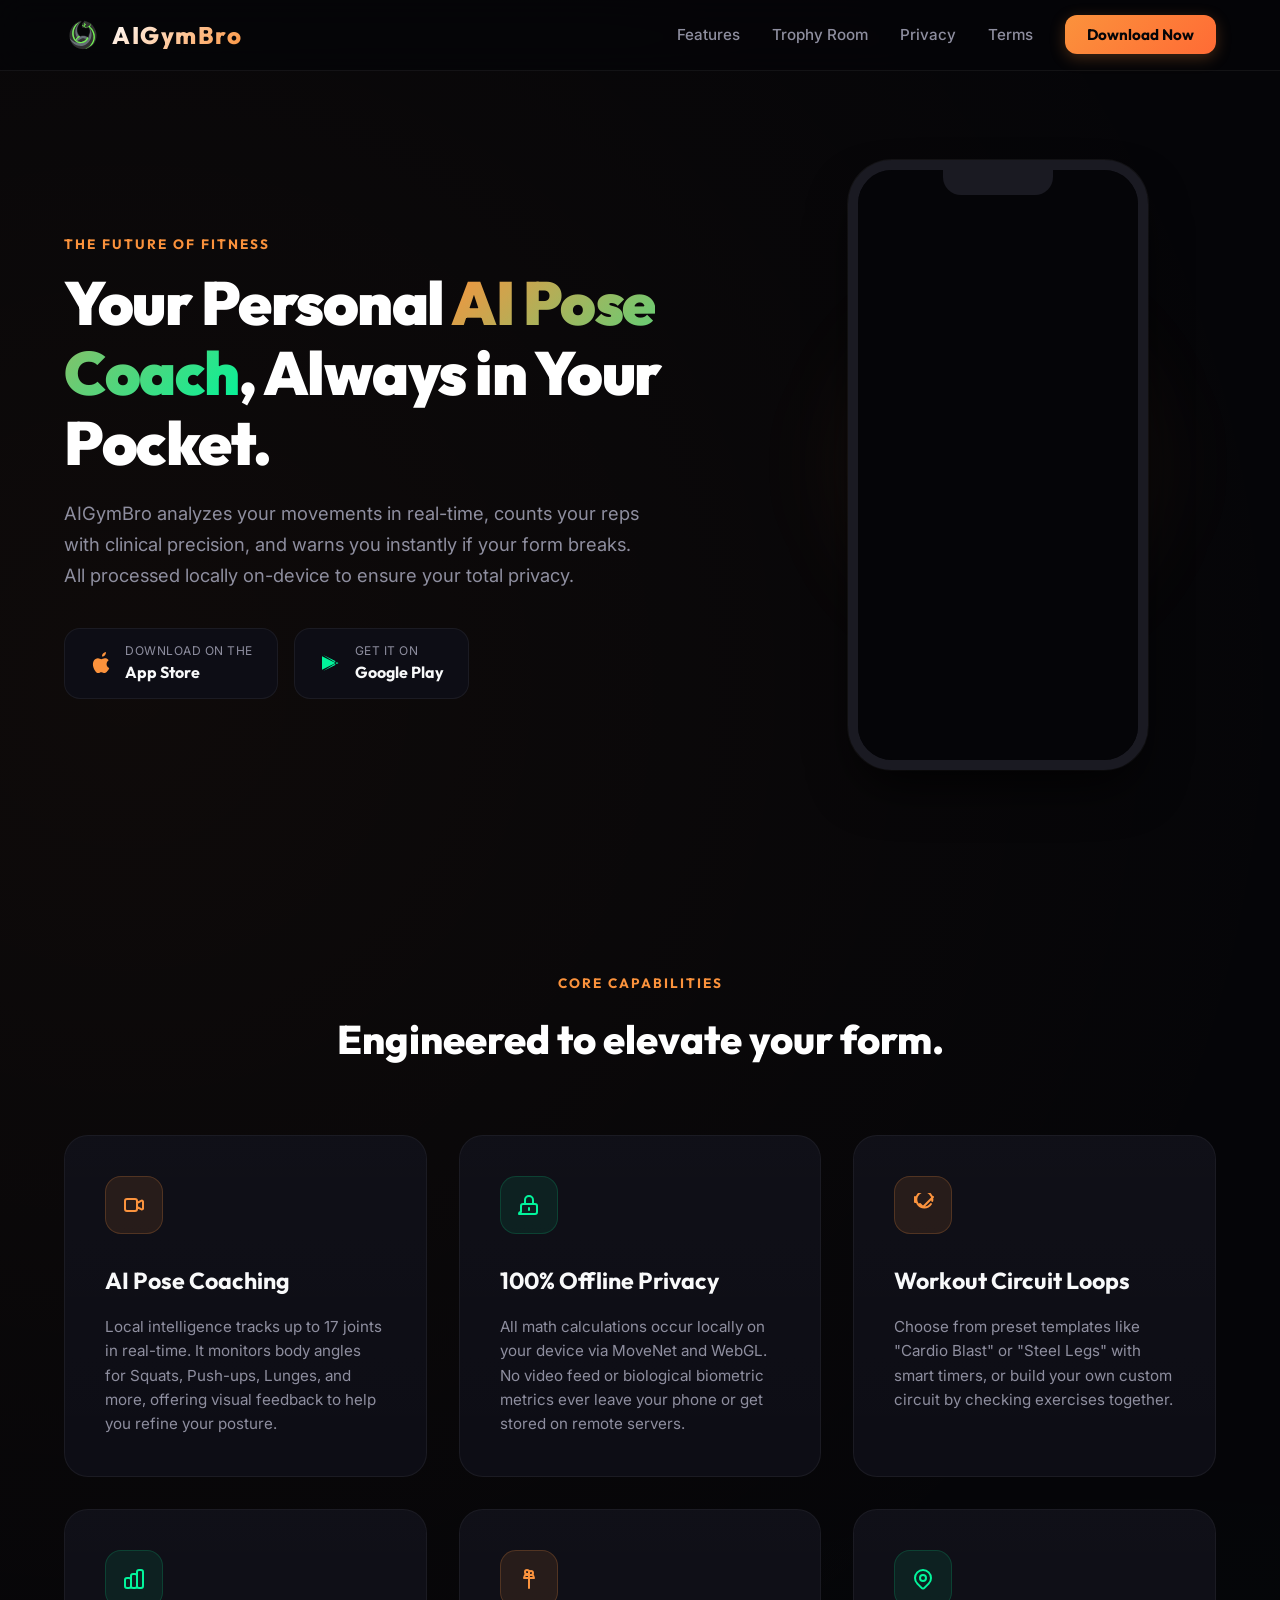
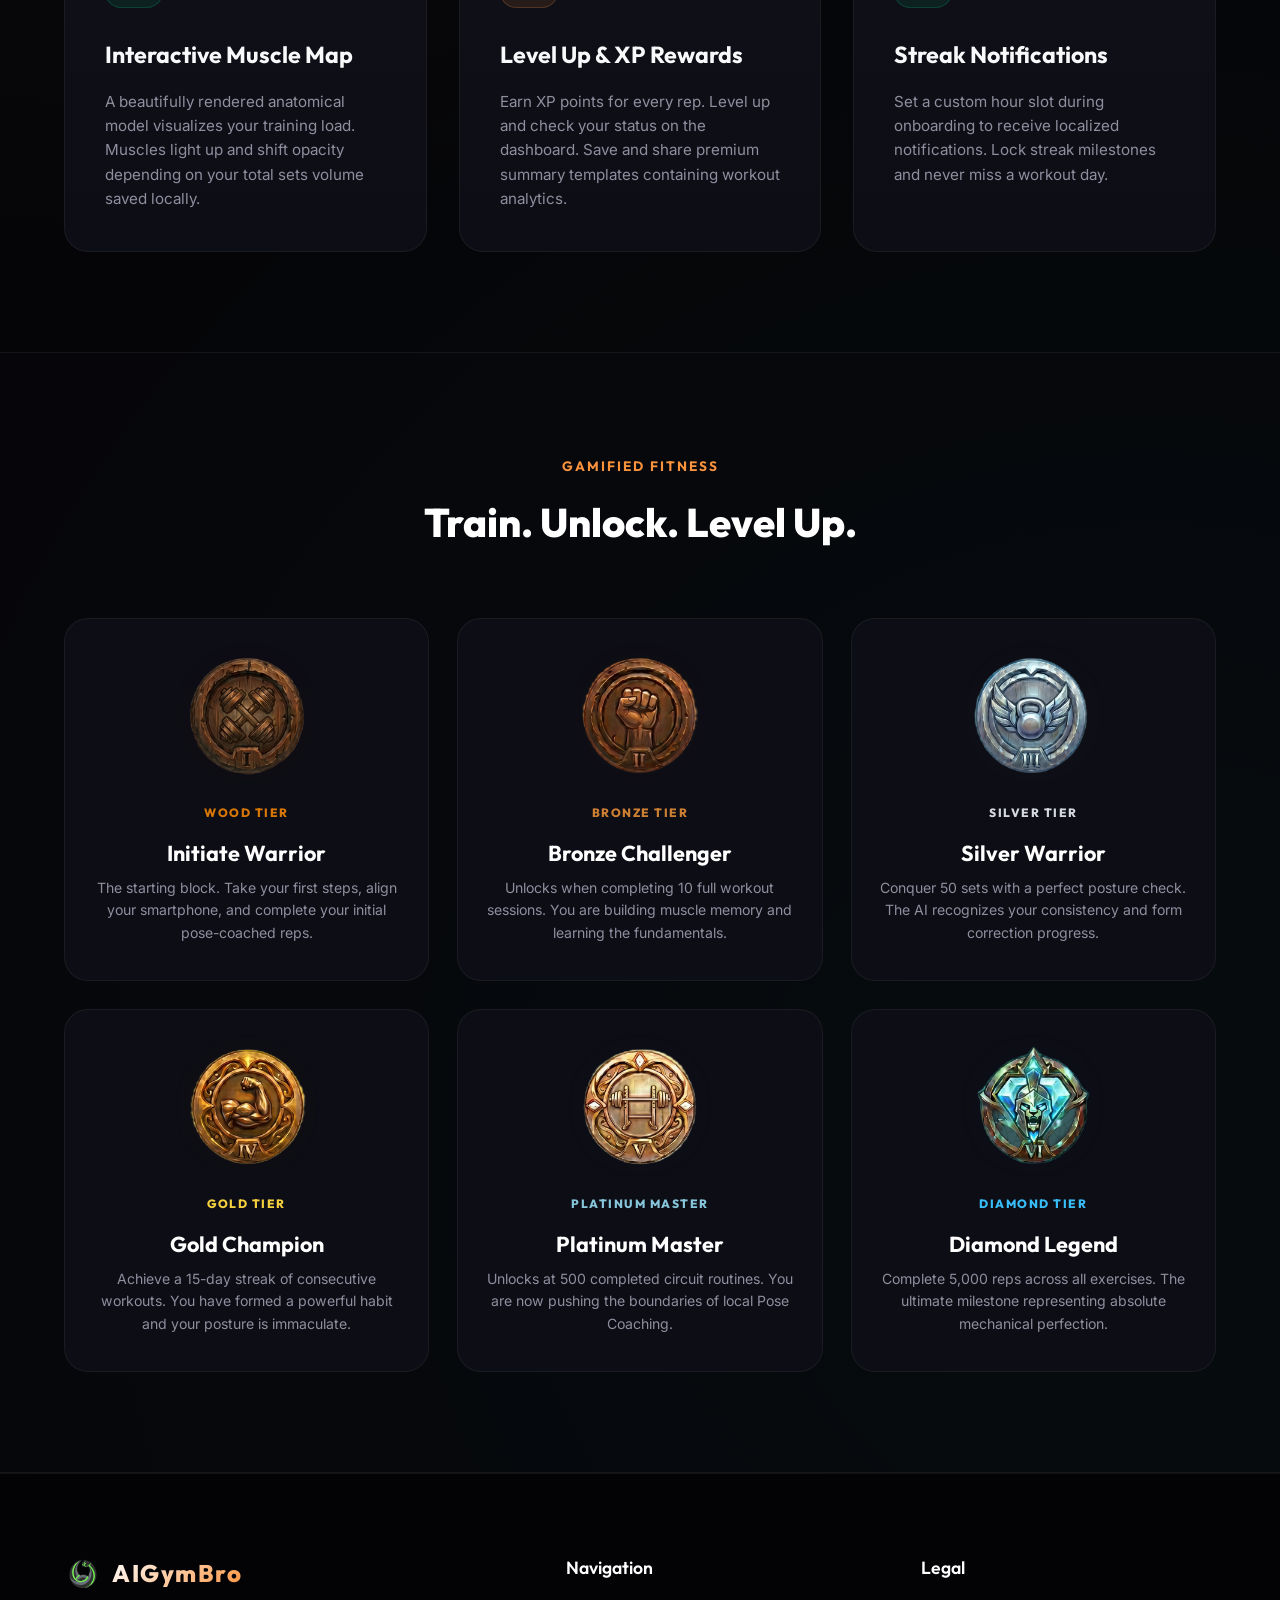
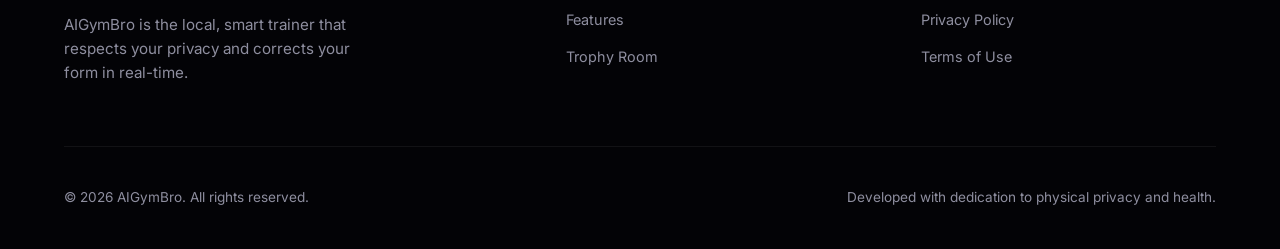
==== index.html @ cb8dbf5e "site" ====
<!DOCTYPE html>
<html lang="en">
<head>
  <meta charset="UTF-8">
  <meta name="viewport" content="width=device-width, initial-scale=1.0">
  <title>AIGymBro - Real-Time AI Pose Coach & Posture Tracker</title>
  <meta name="description" content="AIGymBro is a premium mobile application that corrects your posture and counts reps in real-time using local MoveNet algorithms on your device.">
  <link rel="icon" type="image/png" href="assets/icon.png">
  <link rel="stylesheet" href="css/styles.css">
</head>
<body>

  <!-- Navigation Header -->
  <header>
    <div class="container nav-container">
      <a href="index.html" class="logo-link" id="logoLink">
        <img src="assets/new_logo.svg" alt="AIGymBro Logo" class="logo-img">
        <span class="logo-text">AIGymBro</span>
      </a>
      <button class="nav-toggle" id="mobileToggle" aria-label="Navigation menu">☰</button>
      <nav id="navMenu">
        <ul>
          <li><a href="#features">Features</a></li>
          <li><a href="#trophies">Trophy Room</a></li>
          <li><a href="privacy.html">Privacy</a></li>
          <li><a href="terms.html">Terms</a></li>
          <li><a href="#hero" class="cta-btn" id="navCta">Download Now</a></li>
        </ul>
      </nav>
    </div>
  </header>

  <!-- Hero Section -->
  <section class="hero" id="hero">
    <div class="container hero-grid">
      <div class="hero-content">
        <span class="section-label">THE FUTURE OF FITNESS</span>
        <h1>Your Personal <span>AI Pose Coach</span>, Always in Your Pocket.</h1>
        <p>AIGymBro analyzes your movements in real-time, counts your reps with clinical precision, and warns you instantly if your form breaks. All processed locally on-device to ensure your total privacy.</p>
        
        <div class="hero-download-row">
          <a href="#" class="download-badge" id="appStoreHeroBtn">
            <svg width="24" height="24" viewBox="0 0 24 24" fill="currentColor" style="color: var(--primary-accent)">
              <path d="M18.71,19.5C17.88,20.74,17,21.95,15.66,22c-1.31,0-1.72-.8-3.22-.8s-2,.78-3.25,.82c-1.31,0-2.26-1.17-3.11-2.39C4.3,17.41,3,12.78,4.78,9.75c.89-1.5,2.45-2.45,4.16-2.48,1.3-.02,2.53,.88,3.33,.88s2.25-1.1,3.8-1c.65,.03,2.47,.26,3.64,1.98-.09,.06-2.17,1.28-2.15,3.81,.02,3,2.65,4,2.68,4.03-.03,.07-.42,1.44-1.38,2.83M15.97,4.17c.66-.81,1.11-1.93,.99-3.06-1,.04-2.18,.67-2.9,1.5-.63,.72-1.18,1.86-1.03,2.97,1.1,.09,2.23-.6,2.94-1.41Z"/>
            </svg>
            <div class="badge-text">
              <span>Download on the</span>
              <span>App Store</span>
            </div>
          </a>
          <a href="#" class="download-badge" id="googlePlayHeroBtn">
            <svg width="24" height="24" viewBox="0 0 24 24" fill="currentColor" style="color: var(--secondary-accent)">
              <path d="M3,5.27V18.73L16.55,12L3,5.27M17.87,11.33L19.46,12.12L17.87,12.92L16.55,12L17.87,11.33M4.25,4.1L16.85,10.37L15.37,11.12L4.25,4.1M4.25,19.9L15.37,12.88L16.85,13.63L4.25,19.9Z"/>
            </svg>
            <div class="badge-text">
              <span>Get it on</span>
              <span>Google Play</span>
            </div>
          </a>
        </div>
      </div>
      
      <div class="device-preview">
        <div class="device-glow"></div>
        <div class="phone-mockup">
          <div class="phone-notch"></div>
          <div class="phone-screen">
            <video class="phone-video" autoplay loop muted playsinline id="demoVideo">
              <source src="assets/animation.mp4" type="video/mp4">
            </video>
          </div>
        </div>
      </div>
    </div>
  </section>

  <!-- Features Grid -->
  <section class="features" id="features">
    <div class="container">
      <div class="section-header">
        <span class="section-label">Core Capabilities</span>
        <h2 class="section-title">Engineered to elevate your form.</h2>
      </div>
      
      <div class="features-grid">
        <div class="feature-card" id="featPose">
          <div class="feature-icon-box">
            <svg width="24" height="24" fill="none" stroke="currentColor" stroke-width="2" viewBox="0 0 24 24">
              <path stroke-linecap="round" stroke-linejoin="round" d="M15 10l4.553-2.276A1 1 0 0121 8.618v6.764a1 1 0 01-1.447.894L15 14M5 18h8a2 2 0 002-2V8a2 2 0 00-2-2H5a2 2 0 00-2 2v8a2 2 0 002 2z" />
            </svg>
          </div>
          <h3>AI Pose Coaching</h3>
          <p>Local intelligence tracks up to 17 joints in real-time. It monitors body angles for Squats, Push-ups, Lunges, and more, offering visual feedback to help you refine your posture.</p>
        </div>
        
        <div class="feature-card" id="featPrivacy">
          <div class="feature-icon-box">
            <svg width="24" height="24" fill="none" stroke="currentColor" stroke-width="2" viewBox="0 0 24 24">
              <path stroke-linecap="round" stroke-linejoin="round" d="M12 15v2m-6 4h12a2 2 0 002-2v-6a2 2 0 00-2-2H6a2 2 0 00-2 2v6a2 2 0 00-2 2zm10-10V7a4 4 0 00-8 0v4h8z" />
            </svg>
          </div>
          <h3>100% Offline Privacy</h3>
          <p>All math calculations occur locally on your device via MoveNet and WebGL. No video feed or biological biometric metrics ever leave your phone or get stored on remote servers.</p>
        </div>

        <div class="feature-card" id="featCircuits">
          <div class="feature-icon-box">
            <svg width="24" height="24" fill="none" stroke="currentColor" stroke-width="2" viewBox="0 0 24 24">
              <path stroke-linecap="round" stroke-linejoin="round" d="M4 4v5h.582m15.356 2A8.001 8.001 0 1121.21 7.89M9 11l3 3L22 4" />
            </svg>
          </div>
          <h3>Workout Circuit Loops</h3>
          <p>Choose from preset templates like "Cardio Blast" or "Steel Legs" with smart timers, or build your own custom circuit by checking exercises together.</p>
        </div>

        <div class="feature-card" id="featMuscleMap">
          <div class="feature-icon-box">
            <svg width="24" height="24" fill="none" stroke="currentColor" stroke-width="2" viewBox="0 0 24 24">
              <path stroke-linecap="round" stroke-linejoin="round" d="M9 19v-6a2 2 0 00-2-2H5a2 2 0 00-2 2v6a2 2 0 002 2h2a2 2 0 002-2zm0 0V9a2 2 0 012-2h2a2 2 0 012 2v10m-6 0a2 2 0 002 2h2a2 2 0 002-2m0 0V5a2 2 0 012-2h2a2 2 0 012 2v14a2 2 0 01-2 2h-2a2 2 0 01-2-2z" />
            </svg>
          </div>
          <h3>Interactive Muscle Map</h3>
          <p>A beautifully rendered anatomical model visualizes your training load. Muscles light up and shift opacity depending on your total sets volume saved locally.</p>
        </div>

        <div class="feature-card" id="featGamification">
          <div class="feature-icon-box">
            <svg width="24" height="24" fill="none" stroke="currentColor" stroke-width="2" viewBox="0 0 24 24">
              <path stroke-linecap="round" stroke-linejoin="round" d="M12 8v13m0-13V6a2 2 0 112 2h-2zm0 0V5a2 2 0 10-2 2h2zm0 0h4l1 3H7l1-3h4z" />
            </svg>
          </div>
          <h3>Level Up & XP Rewards</h3>
          <p>Earn XP points for every rep. Level up and check your status on the dashboard. Save and share premium summary templates containing workout analytics.</p>
        </div>

        <div class="feature-card" id="featStreak">
          <div class="feature-icon-box">
            <svg width="24" height="24" fill="none" stroke="currentColor" stroke-width="2" viewBox="0 0 24 24">
              <path stroke-linecap="round" stroke-linejoin="round" d="M17.657 16.657L13.414 20.9a1.998 1.998 0 01-2.827 0l-4.244-4.243a8 8 0 1111.314 0z" />
              <path stroke-linecap="round" stroke-linejoin="round" d="M15 11a3 3 0 11-6 0 3 3 0 016 0z" />
            </svg>
          </div>
          <h3>Streak Notifications</h3>
          <p>Set a custom hour slot during onboarding to receive localized notifications. Lock streak milestones and never miss a workout day.</p>
        </div>
      </div>
    </div>
  </section>

  <!-- Trophies Section -->
  <section class="trophies" id="trophies">
    <div class="container">
      <div class="section-header">
        <span class="section-label">Gamified Fitness</span>
        <h2 class="section-title">Train. Unlock. Level Up.</h2>
      </div>
      
      <div class="trophies-grid">
        <div class="trophy-card" id="trophyWood">
          <div class="trophy-img-wrap">
            <div class="trophy-glow" style="background: radial-gradient(circle, #B45309 0%, transparent 70%);"></div>
            <img src="assets/trophy/rank_1.png" alt="Wood Trophy" class="trophy-img">
          </div>
          <span class="trophy-tier" style="color: #D97706;">Wood Tier</span>
          <h4>Initiate Warrior</h4>
          <p>The starting block. Take your first steps, align your smartphone, and complete your initial pose-coached reps.</p>
        </div>

        <div class="trophy-card" id="trophyBronze">
          <div class="trophy-img-wrap">
            <div class="trophy-glow" style="background: radial-gradient(circle, #CD7F32 0%, transparent 70%);"></div>
            <img src="assets/trophy/rank_2.png" alt="Bronze Trophy" class="trophy-img">
          </div>
          <span class="trophy-tier" style="color: #CD7F32;">Bronze Tier</span>
          <h4>Bronze Challenger</h4>
          <p>Unlocks when completing 10 full workout sessions. You are building muscle memory and learning the fundamentals.</p>
        </div>

        <div class="trophy-card" id="trophySilver">
          <div class="trophy-img-wrap">
            <div class="trophy-glow" style="background: radial-gradient(circle, #C0C0C0 0%, transparent 70%);"></div>
            <img src="assets/trophy/rank_3.png" alt="Silver Trophy" class="trophy-img">
          </div>
          <span class="trophy-tier" style="color: #D5D8DC;">Silver Tier</span>
          <h4>Silver Warrior</h4>
          <p>Conquer 50 sets with a perfect posture check. The AI recognizes your consistency and form correction progress.</p>
        </div>

        <div class="trophy-card" id="trophyGold">
          <div class="trophy-img-wrap">
            <div class="trophy-glow" style="background: radial-gradient(circle, #FFD700 0%, transparent 70%);"></div>
            <img src="assets/trophy/rank_4.png" alt="Gold Trophy" class="trophy-img">
          </div>
          <span class="trophy-tier" style="color: #F4D03F;">Gold Tier</span>
          <h4>Gold Champion</h4>
          <p>Achieve a 15-day streak of consecutive workouts. You have formed a powerful habit and your posture is immaculate.</p>
        </div>

        <div class="trophy-card" id="trophyPlatinum">
          <div class="trophy-img-wrap">
            <div class="trophy-glow" style="background: radial-gradient(circle, #86C5DA 0%, transparent 70%);"></div>
            <img src="assets/trophy/rank_5.png" alt="Platinum Trophy" class="trophy-img">
          </div>
          <span class="trophy-tier" style="color: #86C5DA;">Platinum Master</span>
          <h4>Platinum Master</h4>
          <p>Unlocks at 500 completed circuit routines. You are now pushing the boundaries of local Pose Coaching.</p>
        </div>

        <div class="trophy-card" id="trophyDiamond">
          <div class="trophy-img-wrap">
            <div class="trophy-glow" style="background: radial-gradient(circle, #38BDF8 0%, transparent 70%);"></div>
            <img src="assets/trophy/rank_6.png" alt="Diamond Trophy" class="trophy-img">
          </div>
          <span class="trophy-tier" style="color: #38BDF8;">Diamond Tier</span>
          <h4>Diamond Legend</h4>
          <p>Complete 5,000 reps across all exercises. The ultimate milestone representing absolute mechanical perfection.</p>
        </div>
      </div>
    </div>
  </section>

  <!-- Footer -->
  <footer>
    <div class="container footer-grid">
      <div class="footer-info">
        <a href="index.html" class="logo-link" id="footerLogo">
          <img src="assets/new_logo.svg" alt="AIGymBro Logo" class="logo-img">
          <span class="logo-text">AIGymBro</span>
        </a>
        <p>AIGymBro is the local, smart trainer that respects your privacy and corrects your form in real-time.</p>
      </div>
      <div class="footer-links">
        <h5>Navigation</h5>
        <ul>
          <li><a href="#features">Features</a></li>
          <li><a href="#trophies">Trophy Room</a></li>
        </ul>
      </div>
      <div class="footer-links">
        <h5>Legal</h5>
        <ul>
          <li><a href="privacy.html">Privacy Policy</a></li>
          <li><a href="terms.html">Terms of Use</a></li>
        </ul>
      </div>
    </div>
    <div class="container footer-bottom">
      <p>&copy; 2026 AIGymBro. All rights reserved.</p>
      <p>Developed with dedication to physical privacy and health.</p>
    </div>
  </footer>

  <script src="js/main.js"></script>
</body>
</html>
---- css/styles.css ----
/* 
 * AIGymBro Premium Marketing Website Style Sheet
 * Design Language: Modern Dark, Neon Glow, Glassmorphism
 */

@import url('https://fonts.googleapis.com/css2?family=Inter:wght@300;400;500;600;700&family=Outfit:wght@400;500;600;700;800;900&display=swap');

:root {
  --bg-color: #050508;
  --card-bg: #0D0D15;
  --card-border: rgba(255, 255, 255, 0.06);
  --text-color: #F8F9FA;
  --text-muted: #8E8E9F;
  --primary-accent: #FB923C; /* Orange Accent */
  --secondary-accent: #00F59B; /* Emerald Accent */
  --blue-accent: #818CF8; /* Pushups Blue */
  --glow-opacity: 0.12;
  
  --font-display: 'Outfit', sans-serif;
  --font-body: 'Inter', sans-serif;
}

/* Base Styles */
* {
  box-sizing: border-box;
  margin: 0;
  padding: 0;
}

html {
  scroll-behavior: smooth;
  background-color: var(--bg-color);
  color: var(--text-color);
  font-family: var(--font-body);
}

body {
  overflow-x: hidden;
  background-color: var(--bg-color);
  background-image: 
    radial-gradient(circle at 10% 20%, rgba(251, 146, 60, 0.04) 0%, transparent 40%),
    radial-gradient(circle at 90% 80%, rgba(0, 245, 155, 0.03) 0%, transparent 45%);
  line-height: 1.6;
}

/* Layout Utilities */
.container {
  width: 90%;
  max-width: 1200px;
  margin: 0 auto;
}

/* Header & Navigation */
header {
  position: fixed;
  top: 0;
  left: 0;
  width: 100%;
  z-index: 1000;
  backdrop-filter: blur(16px);
  border-bottom: 1px solid var(--card-border);
  background-color: rgba(5, 5, 8, 0.7);
  transition: all 0.3s ease;
}

header.scrolled {
  padding: 10px 0;
  background-color: rgba(5, 5, 8, 0.9);
  box-shadow: 0 10px 30px rgba(0, 0, 0, 0.5);
}

.nav-container {
  display: flex;
  justify-content: space-between;
  align-items: center;
  padding: 16px 0;
}

.logo-link {
  display: flex;
  align-items: center;
  gap: 10px;
  text-decoration: none;
  color: var(--text-color);
}

.logo-img {
  height: 38px;
  width: auto;
}

.logo-text {
  font-family: var(--font-display);
  font-weight: 800;
  font-size: 1.5rem;
  letter-spacing: 1.5px;
  background: linear-gradient(135deg, #FFF 0%, var(--primary-accent) 100%);
  -webkit-background-clip: text;
  -webkit-text-fill-color: transparent;
}

nav ul {
  display: flex;
  list-style: none;
  gap: 32px;
  align-items: center;
}

nav a {
  text-decoration: none;
  color: var(--text-muted);
  font-size: 0.95rem;
  font-weight: 500;
  transition: color 0.25s ease;
}

nav a:hover, nav a.active {
  color: var(--text-color);
}

.cta-btn {
  background: linear-gradient(135deg, var(--primary-accent) 0%, #FF6B35 100%);
  color: #050508;
  padding: 10px 22px;
  border-radius: 12px;
  font-family: var(--font-display);
  font-weight: 700;
  text-decoration: none;
  transition: transform 0.25s ease, box-shadow 0.25s ease;
  box-shadow: 0 4px 15px rgba(251, 146, 60, 0.25);
}

.cta-btn:hover {
  transform: translateY(-2px);
  box-shadow: 0 6px 20px rgba(251, 146, 60, 0.38);
}

.nav-toggle {
  display: none;
  background: none;
  border: none;
  color: var(--text-color);
  font-size: 1.5rem;
  cursor: pointer;
}

/* Hero Section */
.hero {
  padding-top: 160px;
  padding-bottom: 100px;
  position: relative;
  overflow: hidden;
}

.hero-grid {
  display: grid;
  grid-template-columns: 1.2fr 0.8fr;
  gap: 60px;
  align-items: center;
}

.hero-content h1 {
  font-family: var(--font-display);
  font-size: 3.8rem;
  font-weight: 900;
  line-height: 1.15;
  letter-spacing: -1.5px;
  margin-bottom: 20px;
  color: #FFF;
}

.hero-content h1 span {
  background: linear-gradient(135deg, var(--primary-accent) 0%, var(--secondary-accent) 100%);
  -webkit-background-clip: text;
  -webkit-text-fill-color: transparent;
}

.hero-content p {
  font-size: 1.15rem;
  color: var(--text-muted);
  margin-bottom: 36px;
  max-width: 580px;
  line-height: 1.7;
}

.hero-download-row {
  display: flex;
  gap: 16px;
  flex-wrap: wrap;
}

.download-badge {
  display: flex;
  align-items: center;
  gap: 12px;
  background-color: var(--card-bg);
  border: 1px solid var(--card-border);
  padding: 12px 24px;
  border-radius: 16px;
  text-decoration: none;
  color: var(--text-color);
  transition: all 0.25s ease;
}

.download-badge:hover {
  border-color: rgba(255, 255, 255, 0.15);
  background-color: rgba(255, 255, 255, 0.02);
  transform: translateY(-2px);
}

.badge-text {
  display: flex;
  flex-direction: column;
}

.badge-text span:first-child {
  font-size: 0.75rem;
  color: var(--text-muted);
  text-transform: uppercase;
  letter-spacing: 0.5px;
}

.badge-text span:last-child {
  font-size: 1rem;
  font-weight: 700;
  font-family: var(--font-display);
}

/* Device Preview Frame */
.device-preview {
  position: relative;
  display: flex;
  justify-content: center;
  align-items: center;
}

.device-glow {
  position: absolute;
  width: 380px;
  height: 380px;
  border-radius: 50%;
  background: radial-gradient(circle, rgba(251, 146, 60, 0.16) 0%, transparent 70%);
  filter: blur(40px);
  z-index: 1;
}

.phone-mockup {
  width: 300px;
  height: 610px;
  border-radius: 44px;
  background-color: #07070B;
  border: 10px solid #1A1A22;
  box-shadow: 0 25px 50px -12px rgba(0, 0, 0, 0.8), 0 0 0 1px rgba(255, 255, 255, 0.05);
  position: relative;
  z-index: 2;
  overflow: hidden;
  animation: float 6s ease-in-out infinite;
}

.phone-notch {
  position: absolute;
  top: 0;
  left: 50%;
  transform: translateX(-50%);
  width: 110px;
  height: 25px;
  background-color: #1A1A22;
  border-bottom-left-radius: 18px;
  border-bottom-right-radius: 18px;
  z-index: 10;
}

.phone-screen {
  width: 100%;
  height: 100%;
  position: relative;
  background-color: #050508;
}

.phone-video {
  width: 100%;
  height: 100%;
  object-fit: cover;
  position: absolute;
  top: 0;
  left: 0;
}

/* Features Section */
.features {
  padding: 100px 0;
  position: relative;
}

.section-header {
  text-align: center;
  margin-bottom: 64px;
}

.section-label {
  font-family: var(--font-display);
  font-size: 0.85rem;
  font-weight: 700;
  letter-spacing: 2px;
  color: var(--primary-accent);
  text-transform: uppercase;
  margin-bottom: 12px;
  display: inline-block;
}

.section-title {
  font-family: var(--font-display);
  font-size: 2.5rem;
  font-weight: 800;
  color: #FFF;
}

.features-grid {
  display: grid;
  grid-template-columns: repeat(auto-fit, minmax(340px, 1fr));
  gap: 32px;
}

.feature-card {
  background-color: var(--card-bg);
  border: 1px solid var(--card-border);
  border-radius: 24px;
  padding: 40px;
  transition: all 0.3s ease;
  position: relative;
  overflow: hidden;
}

.feature-card::before {
  content: '';
  position: absolute;
  top: 0;
  left: 0;
  width: 100%;
  height: 100%;
  background: linear-gradient(180deg, rgba(255, 255, 255, 0.01) 0%, transparent 100%);
  opacity: 1;
}

.feature-card:hover {
  border-color: rgba(251, 146, 60, 0.25);
  transform: translateY(-6px);
  box-shadow: 0 20px 40px -15px rgba(0, 0, 0, 0.6);
}

.feature-icon-box {
  width: 58px;
  height: 58px;
  border-radius: 16px;
  background-color: rgba(251, 146, 60, 0.1);
  display: flex;
  align-items: center;
  justify-content: center;
  margin-bottom: 28px;
  border: 1px solid rgba(251, 146, 60, 0.2);
  color: var(--primary-accent);
}

.feature-card:nth-child(even) .feature-icon-box {
  background-color: rgba(0, 245, 155, 0.08);
  border-color: rgba(0, 245, 155, 0.15);
  color: var(--secondary-accent);
}

.feature-card h3 {
  font-family: var(--font-display);
  font-size: 1.45rem;
  font-weight: 700;
  margin-bottom: 16px;
}

.feature-card p {
  color: var(--text-muted);
  font-size: 0.95rem;
  line-height: 1.6;
}

/* Trophies Section */
.trophies {
  padding: 100px 0;
  position: relative;
  border-top: 1px solid var(--card-border);
  border-bottom: 1px solid var(--card-border);
  background-color: rgba(13, 13, 21, 0.2);
}

.trophies-grid {
  display: grid;
  grid-template-columns: repeat(auto-fit, minmax(280px, 1fr));
  gap: 28px;
  margin-top: 48px;
}

.trophy-card {
  background-color: var(--card-bg);
  border: 1px solid var(--card-border);
  border-radius: 24px;
  padding: 36px 24px;
  text-align: center;
  transition: all 0.4s cubic-bezier(0.16, 1, 0.3, 1);
  position: relative;
  overflow: hidden;
}

.trophy-card:hover {
  transform: translateY(-8px);
  border-color: rgba(255, 255, 255, 0.12);
  box-shadow: 0 20px 40px rgba(0, 0, 0, 0.6);
}

.trophy-img-wrap {
  width: 120px;
  height: 120px;
  margin: 0 auto 24px auto;
  position: relative;
  display: flex;
  justify-content: center;
  align-items: center;
}

.trophy-img {
  width: 100%;
  height: 100%;
  object-fit: contain;
  z-index: 2;
  transition: transform 0.4s cubic-bezier(0.16, 1, 0.3, 1);
}

.trophy-card:hover .trophy-img {
  transform: scale(1.12) rotate(3deg);
}

.trophy-glow {
  position: absolute;
  width: 90px;
  height: 90px;
  border-radius: 50%;
  filter: blur(28px);
  z-index: 1;
  opacity: 0.14;
  transition: opacity 0.3s ease, transform 0.4s ease;
}

.trophy-card:hover .trophy-glow {
  opacity: 0.28;
  transform: scale(1.2);
}

.trophy-card h4 {
  font-family: var(--font-display);
  font-size: 1.35rem;
  font-weight: 700;
  margin-bottom: 6px;
  color: #FFF;
}

.trophy-tier {
  font-family: var(--font-display);
  font-size: 0.75rem;
  font-weight: 800;
  letter-spacing: 1.5px;
  text-transform: uppercase;
  margin-bottom: 14px;
  display: inline-block;
}

.trophy-card p {
  font-size: 0.88rem;
  color: var(--text-muted);
  line-height: 1.6;
}

/* Informative Sections (Privacy, Terms Templates) */
.legal-page {
  padding-top: 160px;
  padding-bottom: 120px;
}

.legal-content {
  background-color: var(--card-bg);
  border: 1px solid var(--card-border);
  border-radius: 28px;
  padding: 60px;
  box-shadow: 0 20px 50px rgba(0, 0, 0, 0.4);
}

.legal-content h1 {
  font-family: var(--font-display);
  font-size: 3rem;
  font-weight: 800;
  margin-bottom: 12px;
}

.last-updated {
  color: var(--text-muted);
  font-size: 0.9rem;
  margin-bottom: 40px;
  border-bottom: 1px solid var(--card-border);
  padding-bottom: 20px;
}

.legal-text h2 {
  font-family: var(--font-display);
  font-size: 1.6rem;
  font-weight: 700;
  margin-top: 36px;
  margin-bottom: 16px;
  color: var(--primary-accent);
}

.legal-text p {
  color: var(--text-muted);
  font-size: 1rem;
  line-height: 1.7;
  margin-bottom: 20px;
}

.legal-text ul {
  list-style: disc;
  margin-left: 24px;
  margin-bottom: 20px;
  color: var(--text-muted);
}

.legal-text li {
  margin-bottom: 10px;
  font-size: 0.95rem;
}

/* Footer Section */
footer {
  background-color: #030306;
  border-top: 1px solid var(--card-border);
  padding: 80px 0 40px 0;
}

.footer-grid {
  display: grid;
  grid-template-columns: 1.5fr 1fr 1fr;
  gap: 60px;
  margin-bottom: 60px;
}

.footer-info p {
  color: var(--text-muted);
  font-size: 0.95rem;
  margin-top: 20px;
  line-height: 1.6;
  max-width: 320px;
}

.footer-links h5 {
  font-family: var(--font-display);
  font-size: 1.1rem;
  font-weight: 600;
  margin-bottom: 24px;
  color: #FFF;
}

.footer-links ul {
  list-style: none;
  display: flex;
  flex-direction: column;
  gap: 12px;
}

.footer-links a {
  text-decoration: none;
  color: var(--text-muted);
  font-size: 0.9rem;
  transition: color 0.25s ease;
}

.footer-links a:hover {
  color: var(--text-color);
}

.footer-bottom {
  display: flex;
  justify-content: space-between;
  align-items: center;
  border-top: 1px solid var(--card-border);
  padding-top: 40px;
  color: var(--text-muted);
  font-size: 0.85rem;
}

/* Animations */
@keyframes float {
  0% { transform: translateY(0px); }
  50% { transform: translateY(-12px); }
  100% { transform: translateY(0px); }
}

/* Responsive Rules */
@media (max-width: 992px) {
  .hero-grid {
    grid-template-columns: 1fr;
    text-align: center;
    gap: 48px;
  }
  
  .hero-content h1 {
    font-size: 3rem;
  }
  
  .hero-content p {
    margin: 0 auto 36px auto;
  }
  
  .hero-download-row {
    justify-content: center;
  }
  
  .footer-grid {
    grid-template-columns: 1fr;
    gap: 40px;
  }
}

@media (max-width: 768px) {
  nav {
    display: none; /* Add JS logic for mobil toggle */
  }
  
  .cta-btn {
    display: none;
  }
  
  .nav-toggle {
    display: block;
  }
  
  .legal-content {
    padding: 30px;
  }
  
  .legal-content h1 {
    font-size: 2.2rem;
  }
  
  .footer-bottom {
    flex-direction: column;
    gap: 16px;
    text-align: center;
  }
}
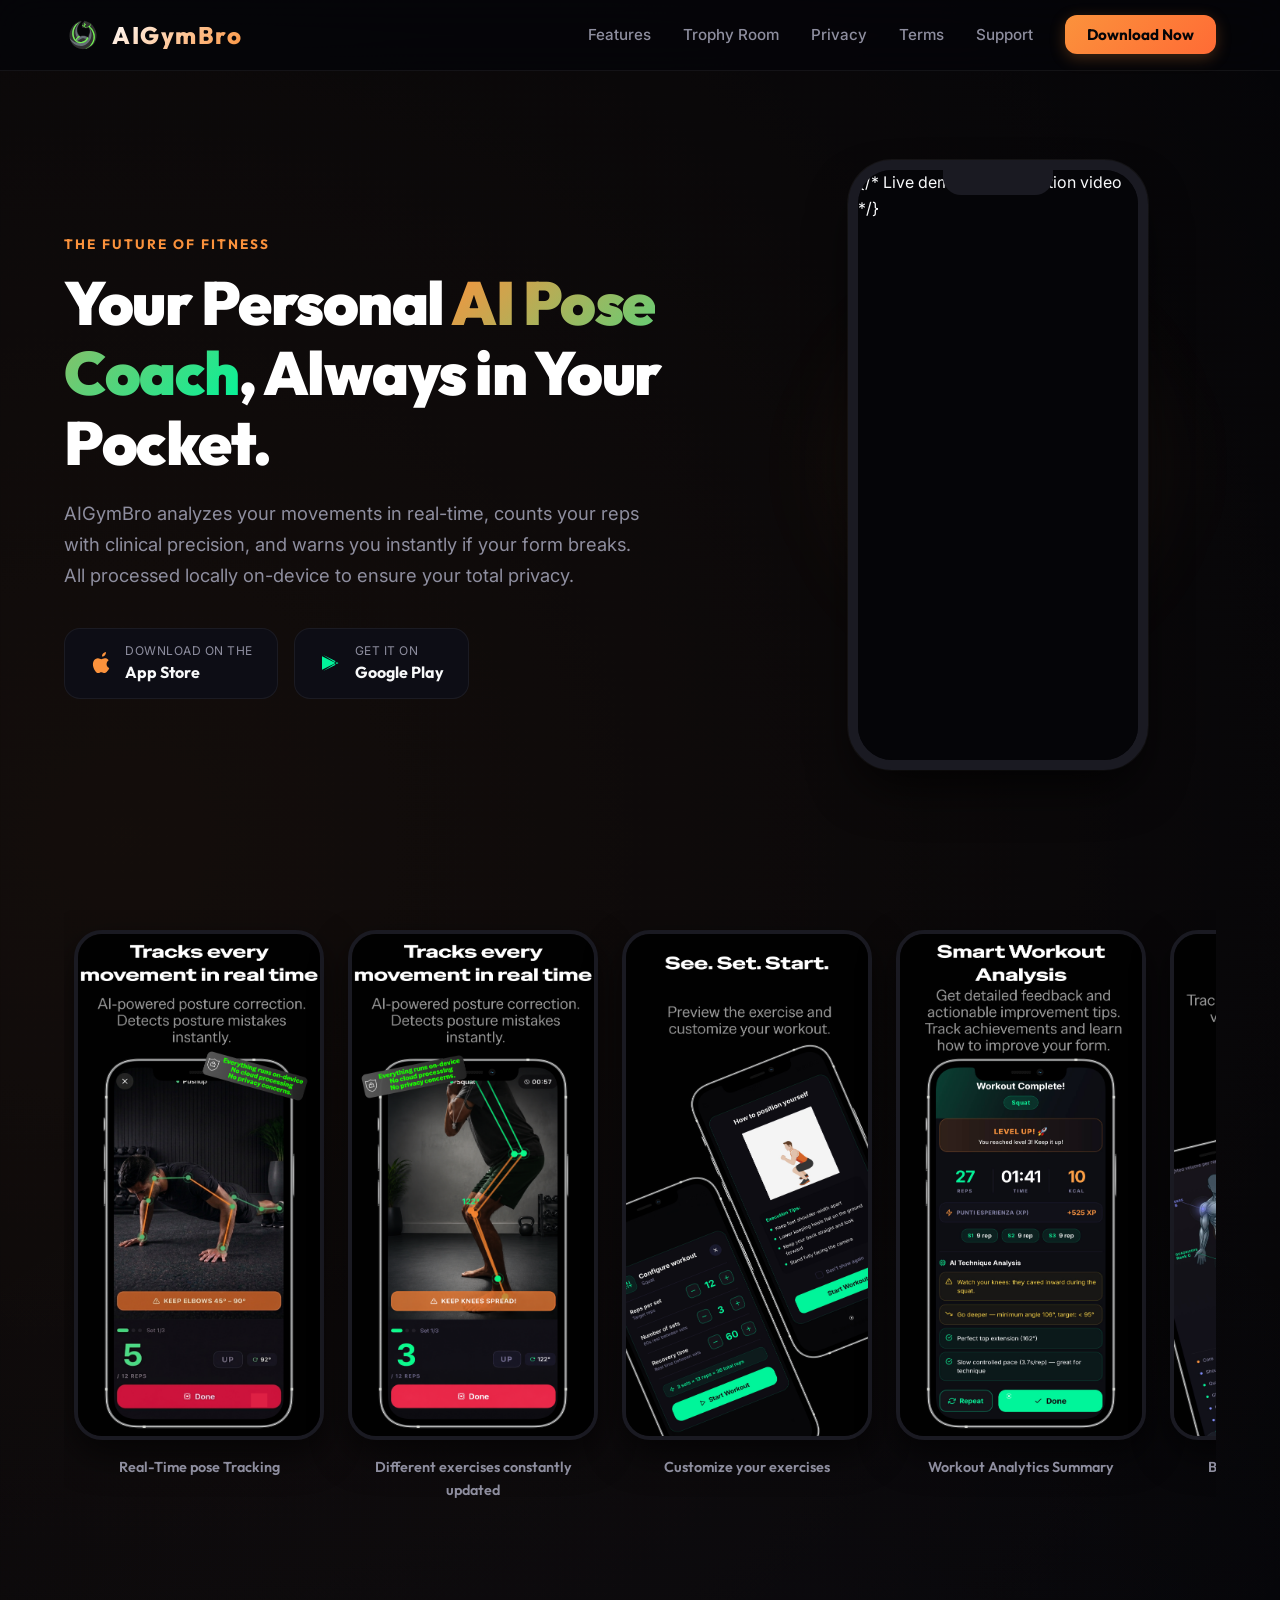
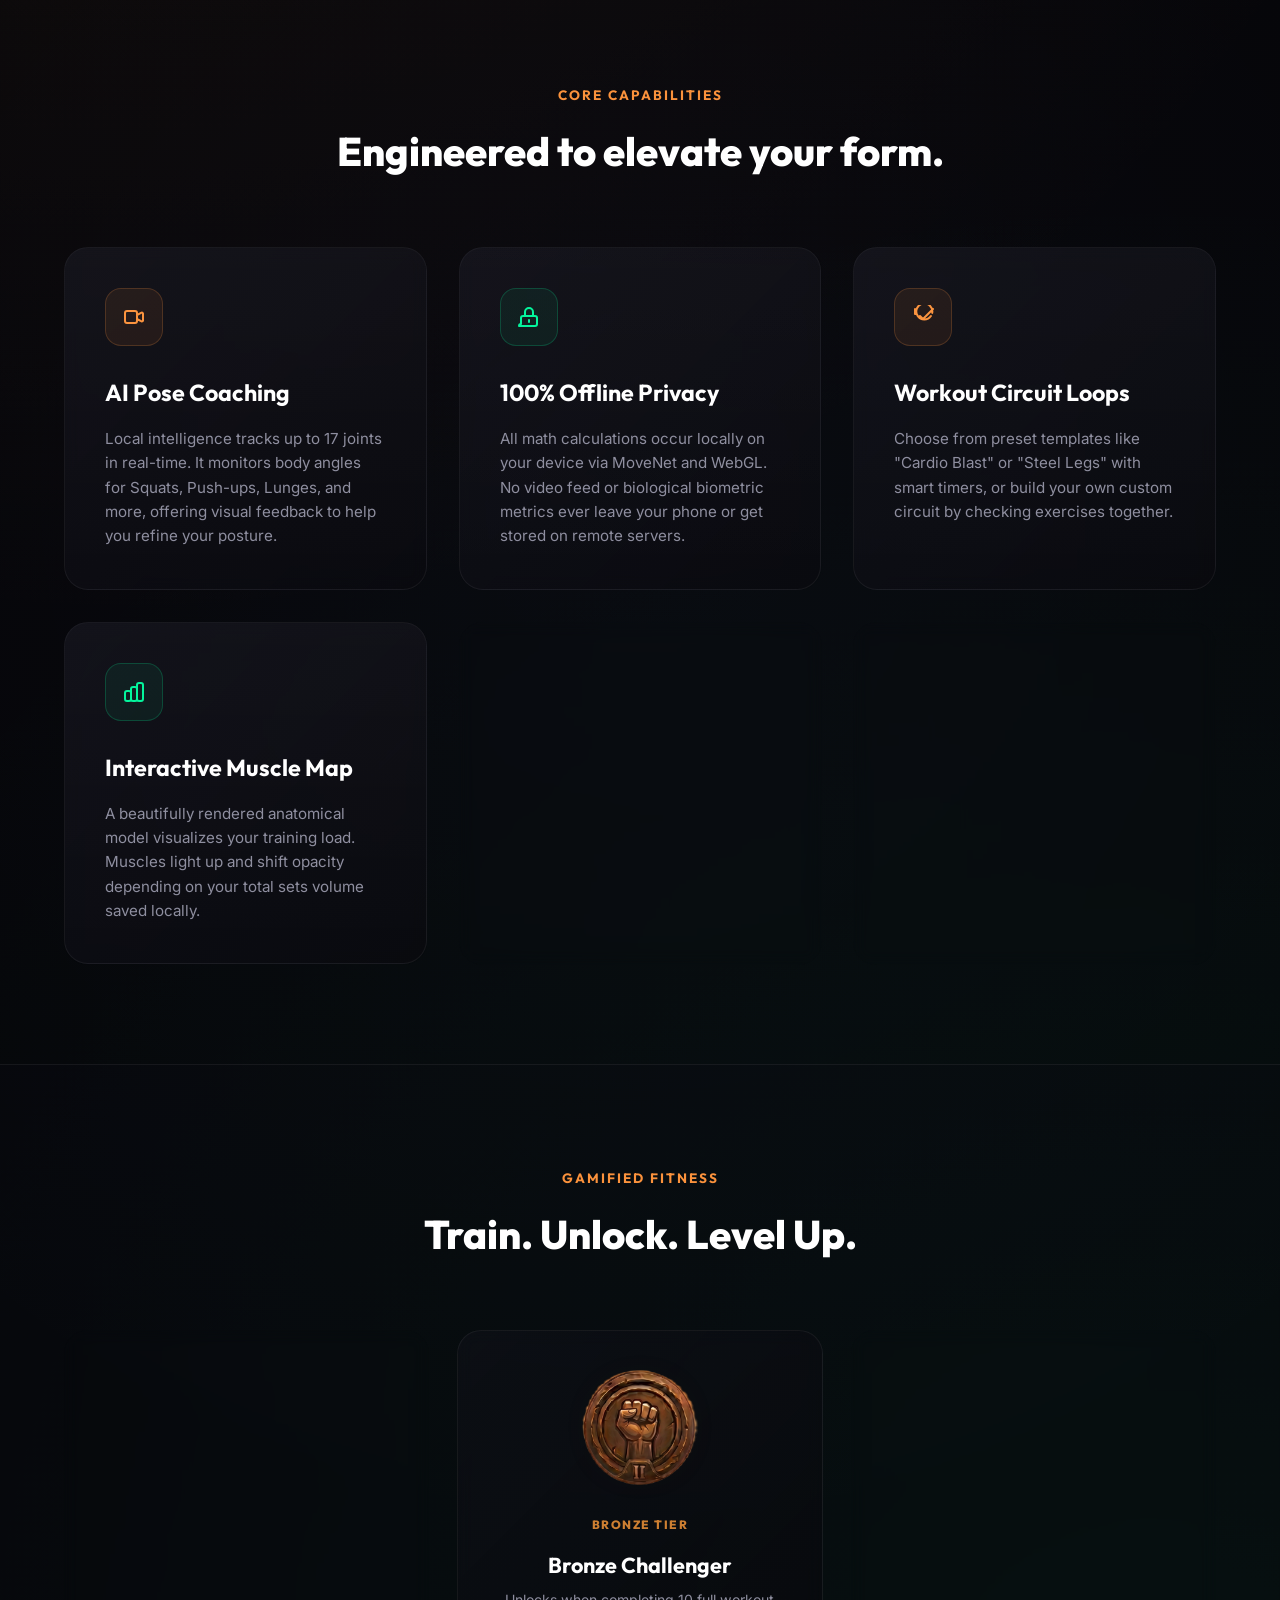
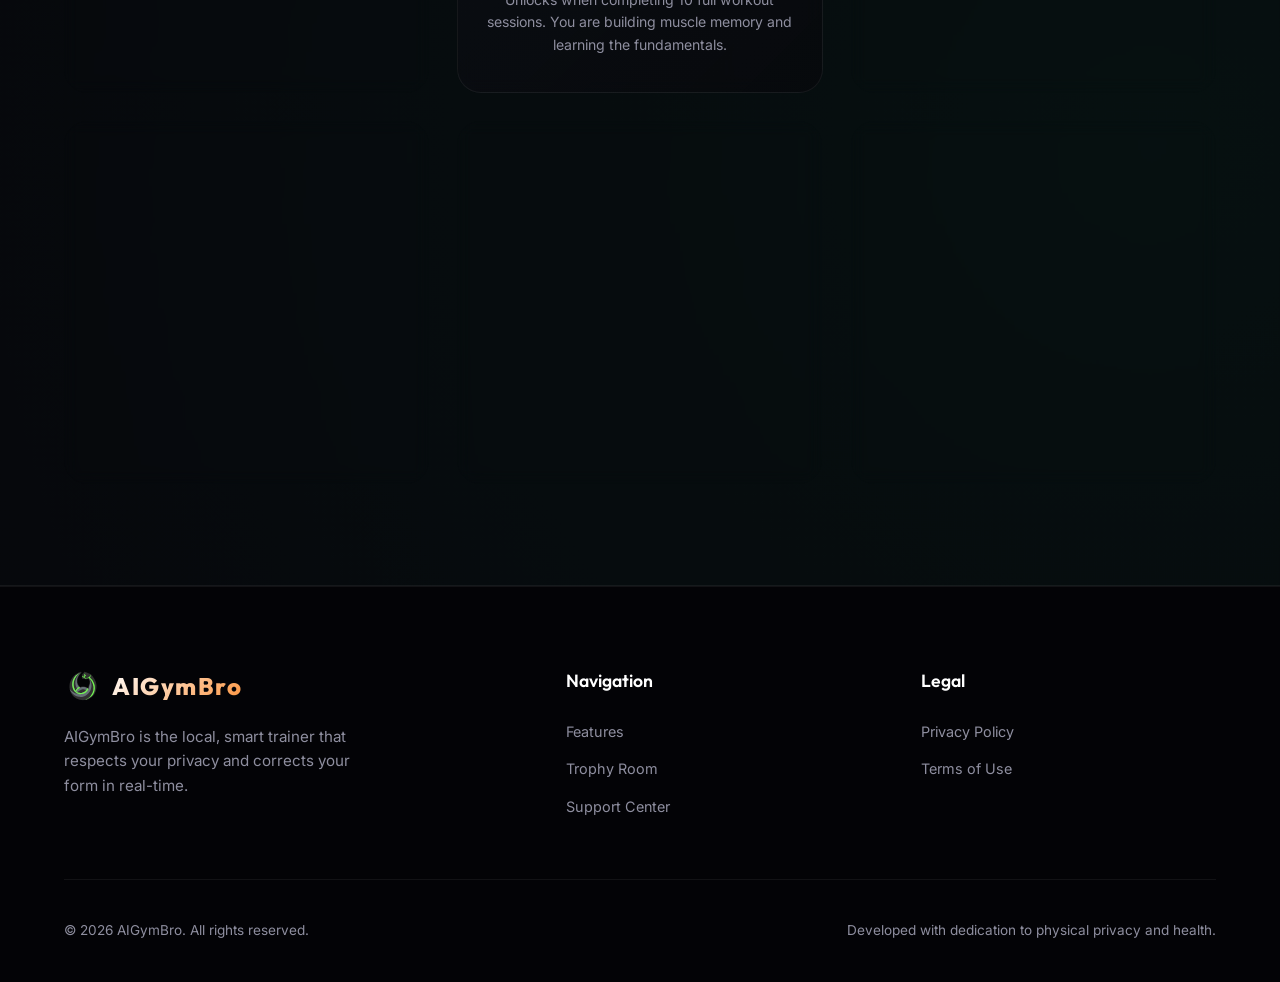
==== commit 6e8f2551: "refactoring" ====
--- a/index.html
+++ b/index.html
@@ -1,13 +1,16 @@
 <!DOCTYPE html>
 <html lang="en">
+
 <head>
   <meta charset="UTF-8">
   <meta name="viewport" content="width=device-width, initial-scale=1.0">
   <title>AIGymBro - Real-Time AI Pose Coach & Posture Tracker</title>
-  <meta name="description" content="AIGymBro is a premium mobile application that corrects your posture and counts reps in real-time using local MoveNet algorithms on your device.">
+  <meta name="description"
+    content="AIGymBro is a premium mobile application that corrects your posture and counts reps in real-time using local MoveNet algorithms on your device.">
   <link rel="icon" type="image/png" href="assets/icon.png">
   <link rel="stylesheet" href="css/styles.css">
 </head>
+
 <body>
 
   <!-- Navigation Header -->
@@ -24,6 +27,7 @@
           <li><a href="#trophies">Trophy Room</a></li>
           <li><a href="privacy.html">Privacy</a></li>
           <li><a href="terms.html">Terms</a></li>
+          <li><a href="support.html">Support</a></li>
           <li><a href="#hero" class="cta-btn" id="navCta">Download Now</a></li>
         </ul>
       </nav>
@@ -36,12 +40,14 @@
       <div class="hero-content">
         <span class="section-label">THE FUTURE OF FITNESS</span>
         <h1>Your Personal <span>AI Pose Coach</span>, Always in Your Pocket.</h1>
-        <p>AIGymBro analyzes your movements in real-time, counts your reps with clinical precision, and warns you instantly if your form breaks. All processed locally on-device to ensure your total privacy.</p>
-        
+        <p>AIGymBro analyzes your movements in real-time, counts your reps with clinical precision, and warns you
+          instantly if your form breaks. All processed locally on-device to ensure your total privacy.</p>
+
         <div class="hero-download-row">
           <a href="#" class="download-badge" id="appStoreHeroBtn">
             <svg width="24" height="24" viewBox="0 0 24 24" fill="currentColor" style="color: var(--primary-accent)">
-              <path d="M18.71,19.5C17.88,20.74,17,21.95,15.66,22c-1.31,0-1.72-.8-3.22-.8s-2,.78-3.25,.82c-1.31,0-2.26-1.17-3.11-2.39C4.3,17.41,3,12.78,4.78,9.75c.89-1.5,2.45-2.45,4.16-2.48,1.3-.02,2.53,.88,3.33,.88s2.25-1.1,3.8-1c.65,.03,2.47,.26,3.64,1.98-.09,.06-2.17,1.28-2.15,3.81,.02,3,2.65,4,2.68,4.03-.03,.07-.42,1.44-1.38,2.83M15.97,4.17c.66-.81,1.11-1.93,.99-3.06-1,.04-2.18,.67-2.9,1.5-.63,.72-1.18,1.86-1.03,2.97,1.1,.09,2.23-.6,2.94-1.41Z"/>
+              <path
+                d="M18.71,19.5C17.88,20.74,17,21.95,15.66,22c-1.31,0-1.72-.8-3.22-.8s-2,.78-3.25,.82c-1.31,0-2.26-1.17-3.11-2.39C4.3,17.41,3,12.78,4.78,9.75c.89-1.5,2.45-2.45,4.16-2.48,1.3-.02,2.53,.88,3.33,.88s2.25-1.1,3.8-1c.65,.03,2.47,.26,3.64,1.98-.09,.06-2.17,1.28-2.15,3.81,.02,3,2.65,4,2.68,4.03-.03,.07-.42,1.44-1.38,2.83M15.97,4.17c.66-.81,1.11-1.93,.99-3.06-1,.04-2.18,.67-2.9,1.5-.63,.72-1.18,1.86-1.03,2.97,1.1,.09,2.23-.6,2.94-1.41Z" />
             </svg>
             <div class="badge-text">
               <span>Download on the</span>
@@ -50,7 +56,8 @@
           </a>
           <a href="#" class="download-badge" id="googlePlayHeroBtn">
             <svg width="24" height="24" viewBox="0 0 24 24" fill="currentColor" style="color: var(--secondary-accent)">
-              <path d="M3,5.27V18.73L16.55,12L3,5.27M17.87,11.33L19.46,12.12L17.87,12.92L16.55,12L17.87,11.33M4.25,4.1L16.85,10.37L15.37,11.12L4.25,4.1M4.25,19.9L15.37,12.88L16.85,13.63L4.25,19.9Z"/>
+              <path
+                d="M3,5.27V18.73L16.55,12L3,5.27M17.87,11.33L19.46,12.12L17.87,12.92L16.55,12L17.87,11.33M4.25,4.1L16.85,10.37L15.37,11.12L4.25,4.1M4.25,19.9L15.37,12.88L16.85,13.63L4.25,19.9Z" />
             </svg>
             <div class="badge-text">
               <span>Get it on</span>
@@ -59,16 +66,55 @@
           </a>
         </div>
       </div>
-      
+
       <div class="device-preview">
         <div class="device-glow"></div>
         <div class="phone-mockup">
           <div class="phone-notch"></div>
           <div class="phone-screen">
+            {/* Live demo loop animation video */}
             <video class="phone-video" autoplay loop muted playsinline id="demoVideo">
               <source src="assets/animation.mp4" type="video/mp4">
             </video>
           </div>
+        </div>
+      </div>
+    </div>
+  </section>
+
+  <!-- Screenshots Gallery Section -->
+  <section class="app-screenshots">
+    <div class="container">
+      <div class="screenshots-scroll-container">
+        <div class="screenshot-item">
+          <img src="assets/screen/1350.png" alt="AIGymBro Dashboard Screen">
+          <span>Real-Time pose Tracking</span>
+        </div>
+        <div class="screenshot-item">
+          <img src="assets/screen/1358 (2).png" alt="AIGymBro Workout Setup Screen">
+          <span>Different exercises constantly updated</span>
+        </div>
+        <div class="screenshot-item">
+          <img src="assets/screen/1355.png" alt="AIGymBro Posture Analysis Screen">
+          <span>Customize your exercises</span>
+        </div>
+        <div class="screenshot-item">
+          <img src="assets/screen/1357.png" alt="AIGymBro Profile level Screen">
+          <span>Workout Analytics Summary</span>
+        </div>
+
+
+        <div class="screenshot-item">
+          <img src="assets/screen/1356.png" alt="AIGymBro Circuit Workout Screen">
+          <span>Body anatomical Load Map</span>
+        </div>
+        <div class="screenshot-item">
+          <img src="assets/screen/1354.png" alt="AIGymBro Muscle Map Screen">
+          <span>Trophies & Badges</span>
+        </div>
+        <div class="screenshot-item">
+          <img src="assets/screen/1351.png" alt="AIGymBro Workout Summary Screen">
+          <span>Compete with friends</span>
         </div>
       </div>
     </div>
@@ -81,67 +127,79 @@
         <span class="section-label">Core Capabilities</span>
         <h2 class="section-title">Engineered to elevate your form.</h2>
       </div>
-      
+
       <div class="features-grid">
         <div class="feature-card" id="featPose">
           <div class="feature-icon-box">
             <svg width="24" height="24" fill="none" stroke="currentColor" stroke-width="2" viewBox="0 0 24 24">
-              <path stroke-linecap="round" stroke-linejoin="round" d="M15 10l4.553-2.276A1 1 0 0121 8.618v6.764a1 1 0 01-1.447.894L15 14M5 18h8a2 2 0 002-2V8a2 2 0 00-2-2H5a2 2 0 00-2 2v8a2 2 0 002 2z" />
+              <path stroke-linecap="round" stroke-linejoin="round"
+                d="M15 10l4.553-2.276A1 1 0 0121 8.618v6.764a1 1 0 01-1.447.894L15 14M5 18h8a2 2 0 002-2V8a2 2 0 00-2-2H5a2 2 0 00-2 2v8a2 2 0 002 2z" />
             </svg>
           </div>
           <h3>AI Pose Coaching</h3>
-          <p>Local intelligence tracks up to 17 joints in real-time. It monitors body angles for Squats, Push-ups, Lunges, and more, offering visual feedback to help you refine your posture.</p>
-        </div>
-        
+          <p>Local intelligence tracks up to 17 joints in real-time. It monitors body angles for Squats, Push-ups,
+            Lunges, and more, offering visual feedback to help you refine your posture.</p>
+        </div>
+
         <div class="feature-card" id="featPrivacy">
           <div class="feature-icon-box">
             <svg width="24" height="24" fill="none" stroke="currentColor" stroke-width="2" viewBox="0 0 24 24">
-              <path stroke-linecap="round" stroke-linejoin="round" d="M12 15v2m-6 4h12a2 2 0 002-2v-6a2 2 0 00-2-2H6a2 2 0 00-2 2v6a2 2 0 00-2 2zm10-10V7a4 4 0 00-8 0v4h8z" />
+              <path stroke-linecap="round" stroke-linejoin="round"
+                d="M12 15v2m-6 4h12a2 2 0 002-2v-6a2 2 0 00-2-2H6a2 2 0 00-2 2v6a2 2 0 00-2 2zm10-10V7a4 4 0 00-8 0v4h8z" />
             </svg>
           </div>
           <h3>100% Offline Privacy</h3>
-          <p>All math calculations occur locally on your device via MoveNet and WebGL. No video feed or biological biometric metrics ever leave your phone or get stored on remote servers.</p>
+          <p>All math calculations occur locally on your device via MoveNet and WebGL. No video feed or biological
+            biometric metrics ever leave your phone or get stored on remote servers.</p>
         </div>
 
         <div class="feature-card" id="featCircuits">
           <div class="feature-icon-box">
             <svg width="24" height="24" fill="none" stroke="currentColor" stroke-width="2" viewBox="0 0 24 24">
-              <path stroke-linecap="round" stroke-linejoin="round" d="M4 4v5h.582m15.356 2A8.001 8.001 0 1121.21 7.89M9 11l3 3L22 4" />
+              <path stroke-linecap="round" stroke-linejoin="round"
+                d="M4 4v5h.582m15.356 2A8.001 8.001 0 1121.21 7.89M9 11l3 3L22 4" />
             </svg>
           </div>
           <h3>Workout Circuit Loops</h3>
-          <p>Choose from preset templates like "Cardio Blast" or "Steel Legs" with smart timers, or build your own custom circuit by checking exercises together.</p>
+          <p>Choose from preset templates like "Cardio Blast" or "Steel Legs" with smart timers, or build your own
+            custom circuit by checking exercises together.</p>
         </div>
 
         <div class="feature-card" id="featMuscleMap">
           <div class="feature-icon-box">
             <svg width="24" height="24" fill="none" stroke="currentColor" stroke-width="2" viewBox="0 0 24 24">
-              <path stroke-linecap="round" stroke-linejoin="round" d="M9 19v-6a2 2 0 00-2-2H5a2 2 0 00-2 2v6a2 2 0 002 2h2a2 2 0 002-2zm0 0V9a2 2 0 012-2h2a2 2 0 012 2v10m-6 0a2 2 0 002 2h2a2 2 0 002-2m0 0V5a2 2 0 012-2h2a2 2 0 012 2v14a2 2 0 01-2 2h-2a2 2 0 01-2-2z" />
+              <path stroke-linecap="round" stroke-linejoin="round"
+                d="M9 19v-6a2 2 0 00-2-2H5a2 2 0 00-2 2v6a2 2 0 002 2h2a2 2 0 002-2zm0 0V9a2 2 0 012-2h2a2 2 0 012 2v10m-6 0a2 2 0 002 2h2a2 2 0 002-2m0 0V5a2 2 0 012-2h2a2 2 0 012 2v14a2 2 0 01-2 2h-2a2 2 0 01-2-2z" />
             </svg>
           </div>
           <h3>Interactive Muscle Map</h3>
-          <p>A beautifully rendered anatomical model visualizes your training load. Muscles light up and shift opacity depending on your total sets volume saved locally.</p>
+          <p>A beautifully rendered anatomical model visualizes your training load. Muscles light up and shift opacity
+            depending on your total sets volume saved locally.</p>
         </div>
 
         <div class="feature-card" id="featGamification">
           <div class="feature-icon-box">
             <svg width="24" height="24" fill="none" stroke="currentColor" stroke-width="2" viewBox="0 0 24 24">
-              <path stroke-linecap="round" stroke-linejoin="round" d="M12 8v13m0-13V6a2 2 0 112 2h-2zm0 0V5a2 2 0 10-2 2h2zm0 0h4l1 3H7l1-3h4z" />
+              <path stroke-linecap="round" stroke-linejoin="round"
+                d="M12 8v13m0-13V6a2 2 0 112 2h-2zm0 0V5a2 2 0 10-2 2h2zm0 0h4l1 3H7l1-3h4z" />
             </svg>
           </div>
           <h3>Level Up & XP Rewards</h3>
-          <p>Earn XP points for every rep. Level up and check your status on the dashboard. Save and share premium summary templates containing workout analytics.</p>
+          <p>Earn XP points for every rep. Level up and check your status on the dashboard. Save and share premium
+            summary templates containing workout analytics.</p>
         </div>
 
         <div class="feature-card" id="featStreak">
           <div class="feature-icon-box">
             <svg width="24" height="24" fill="none" stroke="currentColor" stroke-width="2" viewBox="0 0 24 24">
-              <path stroke-linecap="round" stroke-linejoin="round" d="M17.657 16.657L13.414 20.9a1.998 1.998 0 01-2.827 0l-4.244-4.243a8 8 0 1111.314 0z" />
+              <path stroke-linecap="round" stroke-linejoin="round"
+                d="M17.657 16.657L13.414 20.9a1.998 1.998 0 01-2.827 0l-4.244-4.243a8 8 0 1111.314 0z" />
               <path stroke-linecap="round" stroke-linejoin="round" d="M15 11a3 3 0 11-6 0 3 3 0 016 0z" />
             </svg>
           </div>
           <h3>Streak Notifications</h3>
-          <p>Set a custom hour slot during onboarding to receive localized notifications. Lock streak milestones and never miss a workout day.</p>
+          <p>Set a custom hour slot during onboarding to receive localized notifications. Lock streak milestones and
+            never miss a workout day.</p>
         </div>
       </div>
     </div>
@@ -154,7 +212,7 @@
         <span class="section-label">Gamified Fitness</span>
         <h2 class="section-title">Train. Unlock. Level Up.</h2>
       </div>
-      
+
       <div class="trophies-grid">
         <div class="trophy-card" id="trophyWood">
           <div class="trophy-img-wrap">
@@ -163,7 +221,8 @@
           </div>
           <span class="trophy-tier" style="color: #D97706;">Wood Tier</span>
           <h4>Initiate Warrior</h4>
-          <p>The starting block. Take your first steps, align your smartphone, and complete your initial pose-coached reps.</p>
+          <p>The starting block. Take your first steps, align your smartphone, and complete your initial pose-coached
+            reps.</p>
         </div>
 
         <div class="trophy-card" id="trophyBronze">
@@ -173,7 +232,8 @@
           </div>
           <span class="trophy-tier" style="color: #CD7F32;">Bronze Tier</span>
           <h4>Bronze Challenger</h4>
-          <p>Unlocks when completing 10 full workout sessions. You are building muscle memory and learning the fundamentals.</p>
+          <p>Unlocks when completing 10 full workout sessions. You are building muscle memory and learning the
+            fundamentals.</p>
         </div>
 
         <div class="trophy-card" id="trophySilver">
@@ -183,7 +243,8 @@
           </div>
           <span class="trophy-tier" style="color: #D5D8DC;">Silver Tier</span>
           <h4>Silver Warrior</h4>
-          <p>Conquer 50 sets with a perfect posture check. The AI recognizes your consistency and form correction progress.</p>
+          <p>Conquer 50 sets with a perfect posture check. The AI recognizes your consistency and form correction
+            progress.</p>
         </div>
 
         <div class="trophy-card" id="trophyGold">
@@ -193,7 +254,8 @@
           </div>
           <span class="trophy-tier" style="color: #F4D03F;">Gold Tier</span>
           <h4>Gold Champion</h4>
-          <p>Achieve a 15-day streak of consecutive workouts. You have formed a powerful habit and your posture is immaculate.</p>
+          <p>Achieve a 15-day streak of consecutive workouts. You have formed a powerful habit and your posture is
+            immaculate.</p>
         </div>
 
         <div class="trophy-card" id="trophyPlatinum">
@@ -213,7 +275,8 @@
           </div>
           <span class="trophy-tier" style="color: #38BDF8;">Diamond Tier</span>
           <h4>Diamond Legend</h4>
-          <p>Complete 5,000 reps across all exercises. The ultimate milestone representing absolute mechanical perfection.</p>
+          <p>Complete 5,000 reps across all exercises. The ultimate milestone representing absolute mechanical
+            perfection.</p>
         </div>
       </div>
     </div>
@@ -234,6 +297,7 @@
         <ul>
           <li><a href="#features">Features</a></li>
           <li><a href="#trophies">Trophy Room</a></li>
+          <li><a href="support.html">Support Center</a></li>
         </ul>
       </div>
       <div class="footer-links">
@@ -252,4 +316,5 @@
 
   <script src="js/main.js"></script>
 </body>
-</html>
+
+</html>
--- a/css/styles.css
+++ b/css/styles.css
@@ -38,9 +38,42 @@
   overflow-x: hidden;
   background-color: var(--bg-color);
   background-image: 
-    radial-gradient(circle at 10% 20%, rgba(251, 146, 60, 0.04) 0%, transparent 40%),
-    radial-gradient(circle at 90% 80%, rgba(0, 245, 155, 0.03) 0%, transparent 45%);
+    radial-gradient(circle at 10% 20%, rgba(251, 146, 60, 0.06) 0%, transparent 40%),
+    radial-gradient(circle at 90% 80%, rgba(0, 245, 155, 0.05) 0%, transparent 45%),
+    radial-gradient(circle at 50% 50%, rgba(129, 140, 248, 0.03) 0%, transparent 50%);
   line-height: 1.6;
+}
+
+/* Premium Glow Background Blobs */
+body::before, body::after {
+  content: '';
+  position: absolute;
+  width: 450px;
+  height: 450px;
+  border-radius: 50%;
+  filter: blur(120px);
+  z-index: -1;
+  pointer-events: none;
+  opacity: 0.4;
+  animation: float-glow 18s ease-in-out infinite alternate;
+}
+
+body::before {
+  top: 10%;
+  left: -150px;
+  background: radial-gradient(circle, var(--primary-accent) 0%, transparent 80%);
+}
+
+body::after {
+  top: 60%;
+  right: -150px;
+  background: radial-gradient(circle, var(--secondary-accent) 0%, transparent 80%);
+  animation-delay: -9s;
+}
+
+@keyframes float-glow {
+  0% { transform: translate(0, 0) scale(1); }
+  100% { transform: translate(60px, 40px) scale(1.15); }
 }
 
 /* Layout Utilities */
@@ -57,10 +90,11 @@
   left: 0;
   width: 100%;
   z-index: 1000;
-  backdrop-filter: blur(16px);
+  backdrop-filter: blur(20px);
+  -webkit-backdrop-filter: blur(20px);
   border-bottom: 1px solid var(--card-border);
-  background-color: rgba(5, 5, 8, 0.7);
-  transition: all 0.3s ease;
+  background-color: rgba(5, 5, 8, 0.75);
+  transition: all 0.3s cubic-bezier(0.16, 1, 0.3, 1);
 }
 
 header.scrolled {
@@ -286,6 +320,80 @@
   left: 0;
 }
 
+/* Screenshots Horizontal Gallery Styling */
+.app-screenshots {
+  padding: 40px 0;
+  position: relative;
+  overflow: hidden;
+}
+
+.screenshots-scroll-container {
+  display: flex;
+  gap: 24px;
+  overflow-x: auto;
+  padding: 20px 10px 40px 10px;
+  scroll-behavior: smooth;
+  scrollbar-width: thin;
+  scrollbar-color: var(--primary-accent) transparent;
+}
+
+/* Custom scrollbar for WebKit browsers */
+.screenshots-scroll-container::-webkit-scrollbar {
+  height: 6px;
+}
+
+.screenshots-scroll-container::-webkit-scrollbar-track {
+  background: rgba(255, 255, 255, 0.02);
+  border-radius: 10px;
+}
+
+.screenshots-scroll-container::-webkit-scrollbar-thumb {
+  background: var(--primary-accent);
+  border-radius: 10px;
+}
+
+.screenshot-item {
+  flex: 0 0 250px;
+  display: flex;
+  flex-direction: column;
+  align-items: center;
+  gap: 16px;
+  transition: transform 0.4s cubic-bezier(0.16, 1, 0.3, 1);
+}
+
+.screenshot-item img {
+  width: 100%;
+  height: 510px;
+  border-radius: 28px;
+  border: 4px solid #1A1A22;
+  box-shadow: 0 15px 35px rgba(0,0,0,0.6);
+  transition: all 0.4s cubic-bezier(0.16, 1, 0.3, 1);
+}
+
+.screenshot-item:hover {
+  transform: translateY(-8px);
+}
+
+.screenshot-item:hover img {
+  border-color: var(--primary-accent);
+  box-shadow: 
+    0 20px 45px rgba(0,0,0,0.8),
+    0 0 25px rgba(251, 146, 60, 0.15);
+}
+
+.screenshot-item span {
+  font-family: var(--font-display);
+  font-size: 0.9rem;
+  font-weight: 600;
+  color: var(--text-muted);
+  text-align: center;
+  transition: color 0.3s ease;
+}
+
+.screenshot-item:hover span {
+  color: #FFF;
+}
+
 /* Features Section */
 .features {
   padding: 100px 0;
@@ -322,11 +430,13 @@
 }
 
 .feature-card {
-  background-color: var(--card-bg);
+  background: linear-gradient(135deg, rgba(20, 20, 30, 0.6) 0%, rgba(10, 10, 15, 0.8) 100%);
   border: 1px solid var(--card-border);
   border-radius: 24px;
   padding: 40px;
-  transition: all 0.3s ease;
+  backdrop-filter: blur(8px);
+  -webkit-backdrop-filter: blur(8px);
+  transition: all 0.4s cubic-bezier(0.16, 1, 0.3, 1);
   position: relative;
   overflow: hidden;
 }
@@ -338,32 +448,47 @@
   left: 0;
   width: 100%;
   height: 100%;
-  background: linear-gradient(180deg, rgba(255, 255, 255, 0.01) 0%, transparent 100%);
+  background: linear-gradient(180deg, rgba(255, 255, 255, 0.02) 0%, transparent 100%);
   opacity: 1;
+  pointer-events: none;
 }
 
 .feature-card:hover {
-  border-color: rgba(251, 146, 60, 0.25);
-  transform: translateY(-6px);
-  box-shadow: 0 20px 40px -15px rgba(0, 0, 0, 0.6);
+  border-color: rgba(251, 146, 60, 0.4);
+  transform: translateY(-8px);
+  box-shadow: 
+    0 20px 40px -15px rgba(0, 0, 0, 0.7),
+    0 0 30px rgba(251, 146, 60, 0.05);
+}
+
+.feature-card:nth-child(even):hover {
+  border-color: rgba(0, 245, 155, 0.4);
+  box-shadow: 
+    0 20px 40px -15px rgba(0, 0, 0, 0.7),
+    0 0 30px rgba(0, 245, 155, 0.05);
 }
 
 .feature-icon-box {
   width: 58px;
   height: 58px;
   border-radius: 16px;
-  background-color: rgba(251, 146, 60, 0.1);
+  background-color: rgba(251, 146, 60, 0.08);
   display: flex;
   align-items: center;
   justify-content: center;
   margin-bottom: 28px;
   border: 1px solid rgba(251, 146, 60, 0.2);
   color: var(--primary-accent);
+  transition: transform 0.4s cubic-bezier(0.16, 1, 0.3, 1);
+}
+
+.feature-card:hover .feature-icon-box {
+  transform: scale(1.1) rotate(5deg);
 }
 
 .feature-card:nth-child(even) .feature-icon-box {
-  background-color: rgba(0, 245, 155, 0.08);
-  border-color: rgba(0, 245, 155, 0.15);
+  background-color: rgba(0, 245, 155, 0.06);
+  border-color: rgba(0, 245, 155, 0.2);
   color: var(--secondary-accent);
 }
 
@@ -372,6 +497,7 @@
   font-size: 1.45rem;
   font-weight: 700;
   margin-bottom: 16px;
+  color: #FFFFFF;
 }
 
 .feature-card p {
@@ -397,20 +523,24 @@
 }
 
 .trophy-card {
-  background-color: var(--card-bg);
+  background: linear-gradient(135deg, rgba(20, 20, 30, 0.4) 0%, rgba(8, 8, 12, 0.7) 100%);
   border: 1px solid var(--card-border);
   border-radius: 24px;
   padding: 36px 24px;
   text-align: center;
-  transition: all 0.4s cubic-bezier(0.16, 1, 0.3, 1);
+  backdrop-filter: blur(8px);
+  -webkit-backdrop-filter: blur(8px);
+  transition: all 0.5s cubic-bezier(0.16, 1, 0.3, 1);
   position: relative;
   overflow: hidden;
 }
 
 .trophy-card:hover {
-  transform: translateY(-8px);
-  border-color: rgba(255, 255, 255, 0.12);
-  box-shadow: 0 20px 40px rgba(0, 0, 0, 0.6);
+  transform: translateY(-10px);
+  border-color: rgba(255, 255, 255, 0.18);
+  box-shadow: 
+    0 25px 50px -12px rgba(0, 0, 0, 0.8),
+    0 0 40px rgba(255, 255, 255, 0.02);
 }
 
 .trophy-img-wrap {
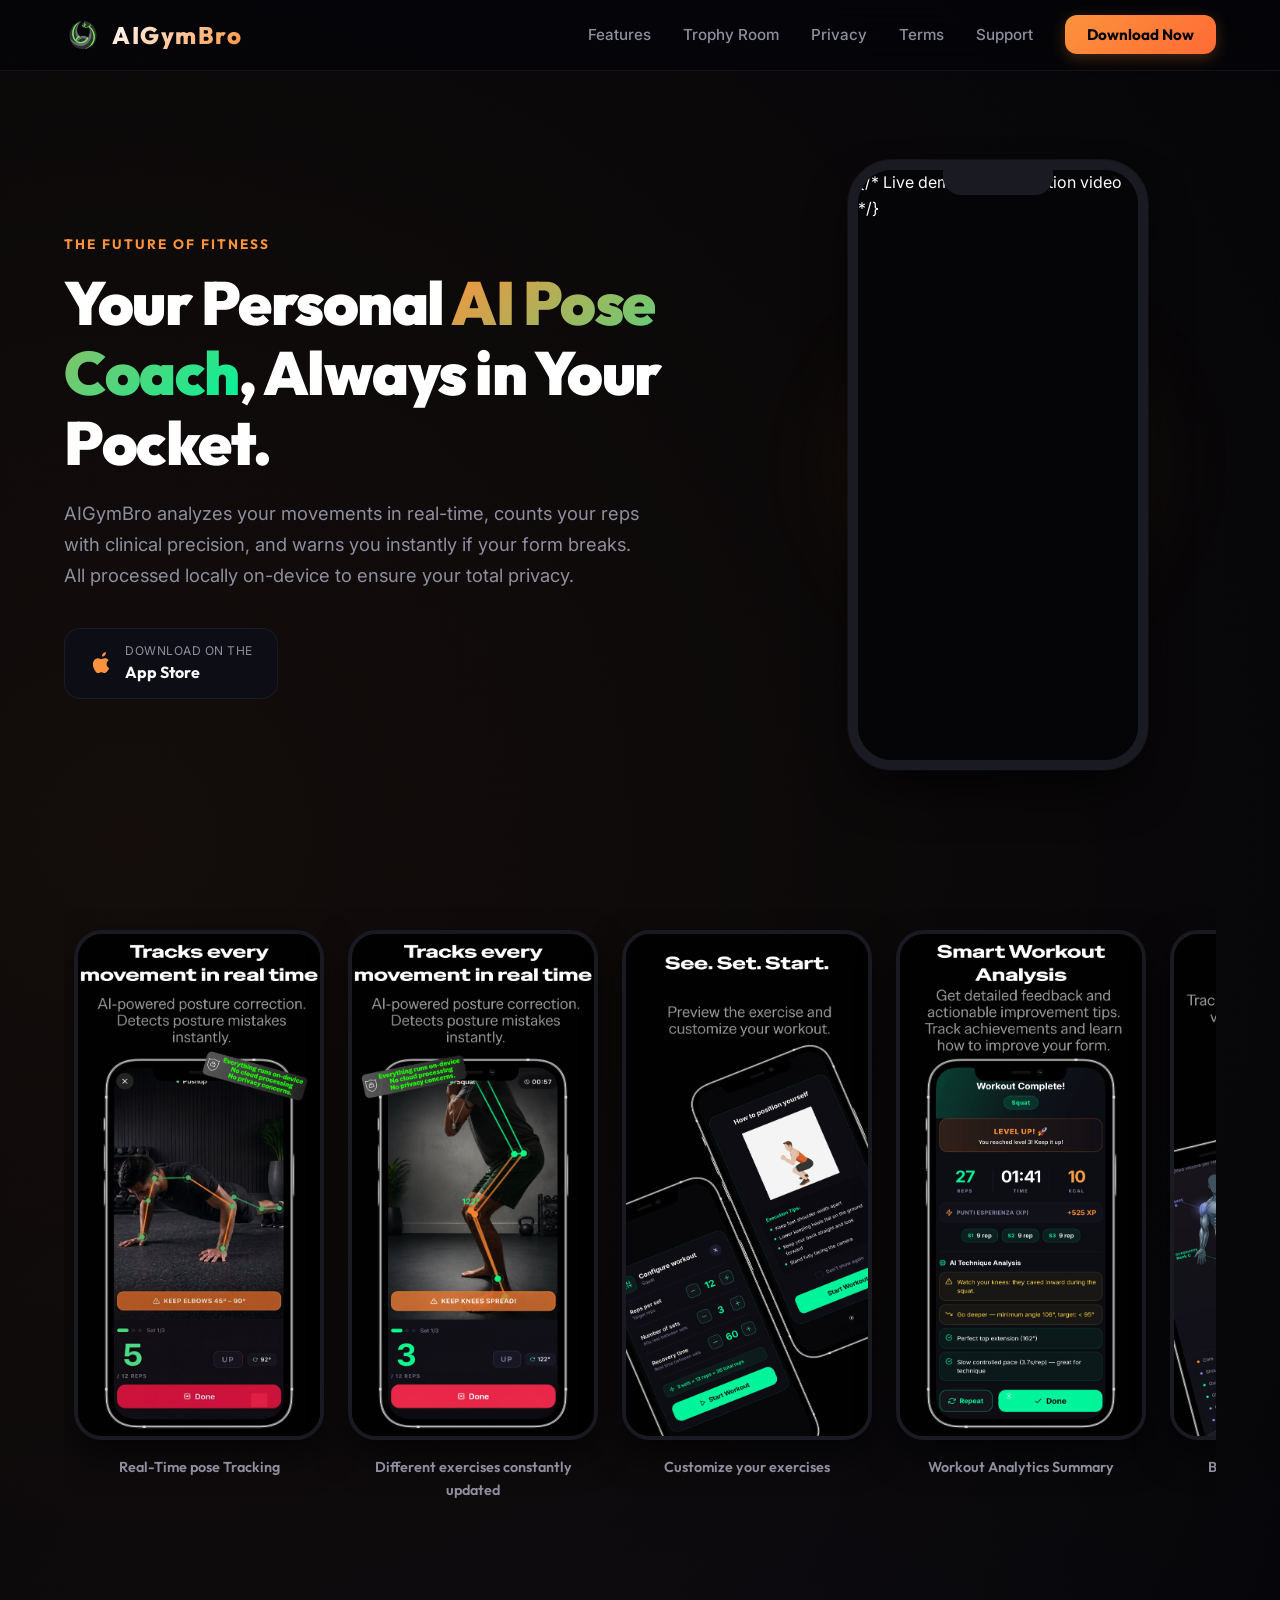
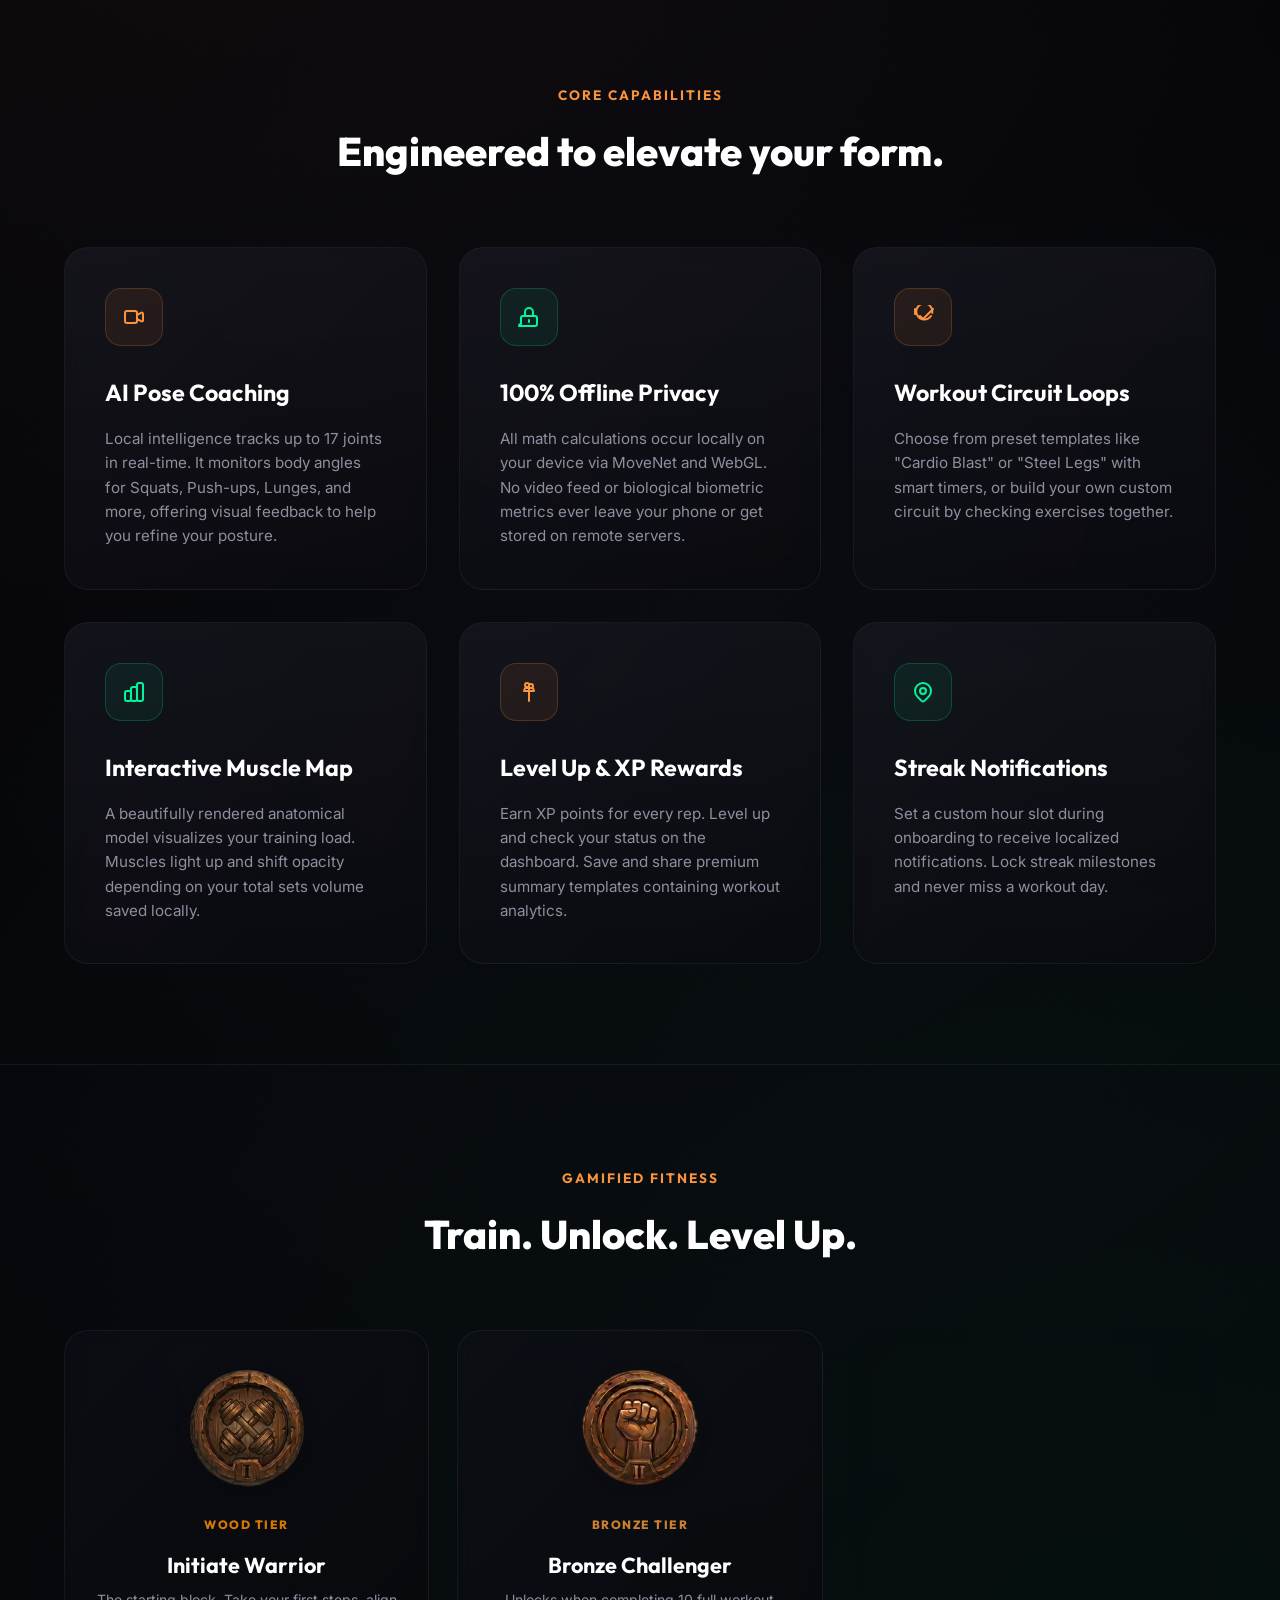
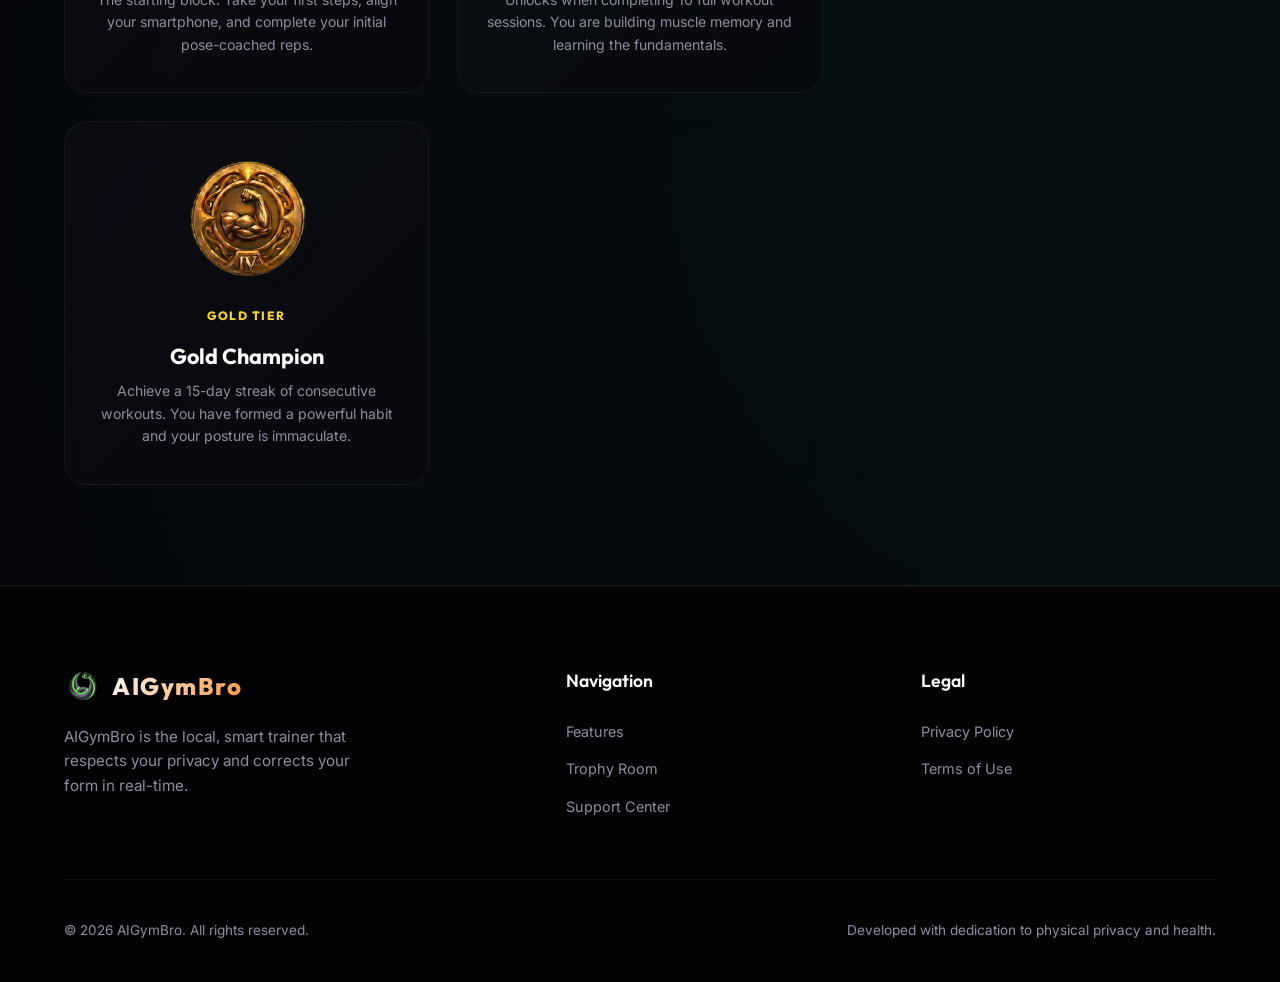
==== commit 1f17c89f: "Link App Store badge and remove Google Play badge The app is only available on the iOS App Store. Po" ====
--- a/index.html
+++ b/index.html
@@ -44,7 +44,7 @@
           instantly if your form breaks. All processed locally on-device to ensure your total privacy.</p>
 
         <div class="hero-download-row">
-          <a href="#" class="download-badge" id="appStoreHeroBtn">
+          <a href="https://apps.apple.com/app/id6780650540" class="download-badge" id="appStoreHeroBtn" target="_blank" rel="noopener">
             <svg width="24" height="24" viewBox="0 0 24 24" fill="currentColor" style="color: var(--primary-accent)">
               <path
                 d="M18.71,19.5C17.88,20.74,17,21.95,15.66,22c-1.31,0-1.72-.8-3.22-.8s-2,.78-3.25,.82c-1.31,0-2.26-1.17-3.11-2.39C4.3,17.41,3,12.78,4.78,9.75c.89-1.5,2.45-2.45,4.16-2.48,1.3-.02,2.53,.88,3.33,.88s2.25-1.1,3.8-1c.65,.03,2.47,.26,3.64,1.98-.09,.06-2.17,1.28-2.15,3.81,.02,3,2.65,4,2.68,4.03-.03,.07-.42,1.44-1.38,2.83M15.97,4.17c.66-.81,1.11-1.93,.99-3.06-1,.04-2.18,.67-2.9,1.5-.63,.72-1.18,1.86-1.03,2.97,1.1,.09,2.23-.6,2.94-1.41Z" />
@@ -52,16 +52,6 @@
             <div class="badge-text">
               <span>Download on the</span>
               <span>App Store</span>
-            </div>
-          </a>
-          <a href="#" class="download-badge" id="googlePlayHeroBtn">
-            <svg width="24" height="24" viewBox="0 0 24 24" fill="currentColor" style="color: var(--secondary-accent)">
-              <path
-                d="M3,5.27V18.73L16.55,12L3,5.27M17.87,11.33L19.46,12.12L17.87,12.92L16.55,12L17.87,11.33M4.25,4.1L16.85,10.37L15.37,11.12L4.25,4.1M4.25,19.9L15.37,12.88L16.85,13.63L4.25,19.9Z" />
-            </svg>
-            <div class="badge-text">
-              <span>Get it on</span>
-              <span>Google Play</span>
             </div>
           </a>
         </div>
